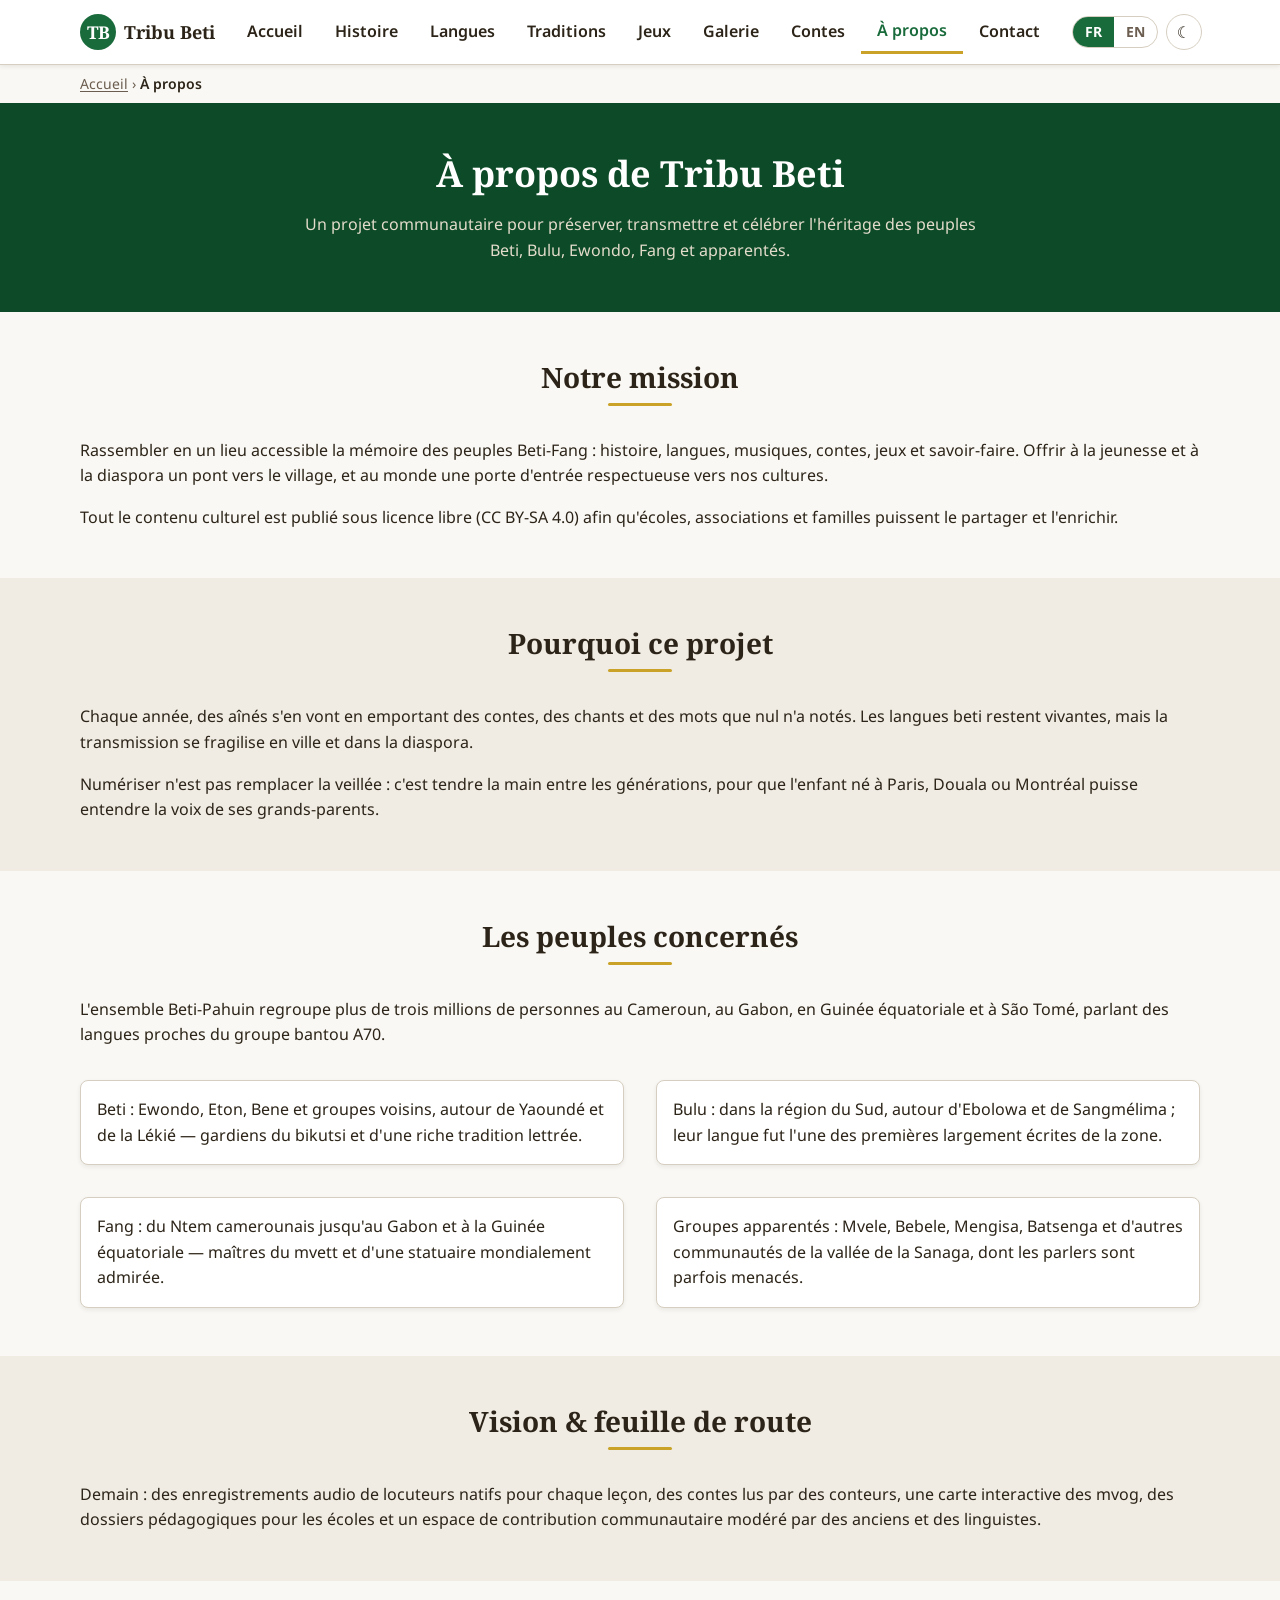
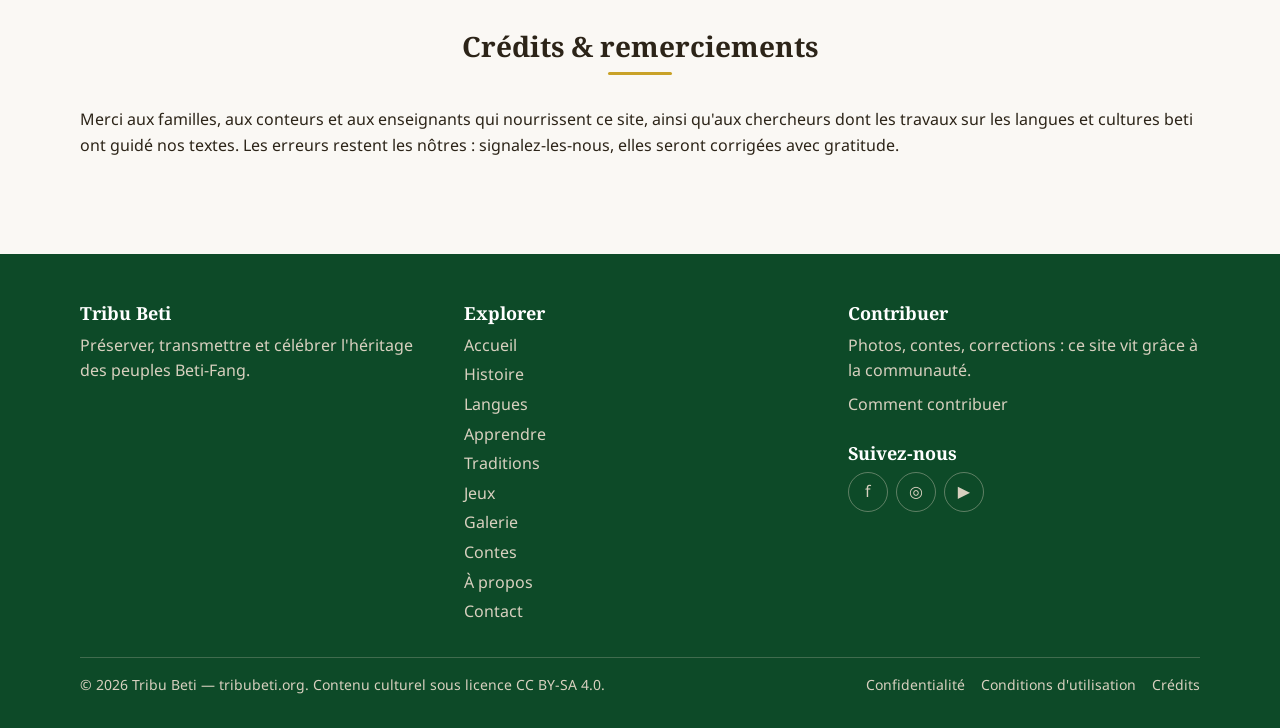
==== pages/about.html @ 9a28dea7 "first real commit" ====
<!DOCTYPE html>
<html lang="fr" data-theme="light">
<head>
  <meta charset="UTF-8">
  <meta name="viewport" content="width=device-width, initial-scale=1.0">
  <title>À propos | Tribu Beti — Héritage &amp; Culture</title>
  <meta name="description" content="La mission de tribubeti.org : préserver et transmettre l'héritage des peuples Beti, Bulu, Ewondo et Fang du Sud-Cameroun.">
  <link rel="canonical" href="https://tribubeti.org/pages/about.html">

  <meta property="og:type" content="website">
  <meta property="og:title" content="À propos | Tribu Beti">
  <meta property="og:description" content="Un projet communautaire pour préserver l'héritage des peuples Beti-Fang.">
  <meta property="og:url" content="https://tribubeti.org/pages/about.html">
  <meta property="og:image" content="https://picsum.photos/seed/forest-cameroon/1200/630">

  <script type="application/ld+json">
  {
    "@context": "https://schema.org",
    "@type": "AboutPage",
    "name": "À propos de Tribu Beti",
    "url": "https://tribubeti.org/pages/about.html",
    "inLanguage": ["fr", "en"]
  }
  </script>

  <link rel="preconnect" href="https://fonts.googleapis.com">
  <link rel="preconnect" href="https://fonts.gstatic.com" crossorigin>
  <link href="https://fonts.googleapis.com/css2?family=Noto+Sans:wght@400;600;700&family=Noto+Serif:wght@400;700&display=swap" rel="stylesheet">

  <link rel="stylesheet" href="/assets/css/reset.css">
  <link rel="stylesheet" href="/assets/css/variables.css">
  <link rel="stylesheet" href="/assets/css/base.css">
  <link rel="stylesheet" href="/assets/css/components.css">
  <link rel="stylesheet" href="/assets/css/layout.css">
  <link rel="stylesheet" href="/assets/css/responsive.css">
  <link rel="icon" href="/assets/favicon/favicon.svg" type="image/svg+xml">
</head>
<body>
  <a class="skip-link" href="#main" data-i18n="a11y.skipToContent">Aller au contenu principal</a>
  <header class="site-header" id="header"></header>

  <div class="container">
    <nav class="breadcrumb" aria-label="Fil d'Ariane" data-i18n-aria-label="a11y.breadcrumb">
      <ol>
        <li><a href="/index.html" data-i18n="nav.home">Accueil</a></li>
        <li><span aria-current="page" data-i18n="nav.about">À propos</span></li>
      </ol>
    </nav>
  </div>

  <main id="main">
    <section class="page-hero">
      <div class="container">
        <h1 class="page-hero__title" data-i18n="about.title">À propos de Tribu Beti</h1>
        <p class="page-hero__intro" data-i18n="about.intro"></p>
      </div>
    </section>

    <section class="section" aria-labelledby="mission-title">
      <div class="container">
        <h2 class="section-title" id="mission-title" data-i18n="about.missionTitle">Notre mission</h2>
        <p data-i18n="about.missionP1"></p>
        <p data-i18n="about.missionP2"></p>
      </div>
    </section>

    <section class="section section--alt" aria-labelledby="why-title">
      <div class="container">
        <h2 class="section-title" id="why-title" data-i18n="about.whyTitle">Pourquoi ce projet</h2>
        <p data-i18n="about.whyP1"></p>
        <p data-i18n="about.whyP2"></p>
      </div>
    </section>

    <section class="section" aria-labelledby="peoples-title">
      <div class="container">
        <h2 class="section-title" id="peoples-title" data-i18n="about.peoplesTitle">Les peuples concernés</h2>
        <p data-i18n="about.peoplesIntro"></p>
        <div class="grid grid--2" style="margin-top:var(--space-lg)">
          <article class="card"><div class="card__body"><p data-i18n="about.peoplesBeti"></p></div></article>
          <article class="card"><div class="card__body"><p data-i18n="about.peoplesBulu"></p></div></article>
          <article class="card"><div class="card__body"><p data-i18n="about.peoplesFang"></p></div></article>
          <article class="card"><div class="card__body"><p data-i18n="about.peoplesOthers"></p></div></article>
        </div>
      </div>
    </section>

    <section class="section section--alt" aria-labelledby="vision-title">
      <div class="container">
        <h2 class="section-title" id="vision-title" data-i18n="about.visionTitle">Vision &amp; feuille de route</h2>
        <p data-i18n="about.visionP1"></p>
      </div>
    </section>

    <section class="section" aria-labelledby="credits-title">
      <div class="container">
        <h2 class="section-title" id="credits-title" data-i18n="about.creditsTitle">Crédits &amp; remerciements</h2>
        <p data-i18n="about.creditsText"></p>
      </div>
    </section>
  </main>

  <footer class="site-footer" id="footer"></footer>
  <script type="module" src="/assets/js/main.js"></script>
</body>
</html>
---- assets/css/variables.css ----
/* ==========================================================================
   variables.css — design tokens (light + dark themes)
   ========================================================================== */

:root {
  /* Colors — light theme */
  --color-primary: #1a6b3c;        /* Forest green — Cameroon's lush landscape */
  --color-primary-dark: #0d4a28;
  --color-secondary: #c9a227;      /* Gold — regalia, ornaments */
  --color-secondary-light: #e8c84a;
  --color-accent: #d4422e;         /* Terracotta red — earth, pottery */
  --color-bg: #faf8f4;             /* Warm off-white */
  --color-bg-alt: #f0ece4;         /* Slightly darker sections */
  --color-text: #2c2418;           /* Deep brown-black */
  --color-text-light: #6b5d4f;
  --color-border: #d6cec0;
  --color-white: #ffffff;
  --color-on-primary: #ffffff;
  --color-surface: #ffffff;

  /* Shadows */
  --shadow-sm: 0 2px 4px rgba(44, 36, 24, 0.08);
  --shadow-md: 0 4px 12px rgba(44, 36, 24, 0.12);
  --shadow-lg: 0 8px 24px rgba(44, 36, 24, 0.16);

  /* Typography */
  --font-heading: "Noto Serif", georgia, serif;
  --font-body: "Noto Sans", system-ui, -apple-system, sans-serif;
  --font-beti: "Noto Sans Mono", ui-monospace, "Courier New", monospace;

  --fs-sm: 0.875rem;
  --fs-base: 1rem;
  --fs-md: 1.125rem;
  --fs-lg: 1.375rem;
  --fs-xl: 1.75rem;
  --fs-2xl: 2.25rem;
  --fs-3xl: 3rem;

  /* Spacing scale (1rem = 16px) */
  --space-xs: 0.25rem;
  --space-sm: 0.5rem;
  --space-md: 1rem;
  --space-lg: 2rem;
  --space-xl: 3rem;

  /* Layout */
  --container-max: 72rem;
  --header-height: 4rem;
  --radius-sm: 0.25rem;
  --radius-md: 0.5rem;
  --radius-lg: 1rem;
  --radius-pill: 999px;

  /* Motion */
  --transition-fast: 150ms ease;
  --transition-base: 250ms ease;
}

/* Dark theme — warm browns and deep greens, not pure black */
[data-theme="dark"] {
  --color-primary: #3fa168;
  --color-primary-dark: #2c7a4d;
  --color-secondary: #d9b53f;
  --color-secondary-light: #e8c84a;
  --color-accent: #e0604e;
  --color-bg: #1c1712;
  --color-bg-alt: #262019;
  --color-text: #efe8dc;
  --color-text-light: #b5a894;
  --color-border: #443a2e;
  --color-white: #efe8dc;
  --color-on-primary: #10130f;
  --color-surface: #2b241c;

  --shadow-sm: 0 2px 4px rgba(0, 0, 0, 0.4);
  --shadow-md: 0 4px 12px rgba(0, 0, 0, 0.5);
  --shadow-lg: 0 8px 24px rgba(0, 0, 0, 0.6);
}
---- assets/css/base.css ----
/* ==========================================================================
   base.css — global element styles, typography, a11y helpers, print
   ========================================================================== */

body {
  font-family: var(--font-body);
  font-size: var(--fs-base);
  color: var(--color-text);
  background-color: var(--color-bg);
  transition: background-color var(--transition-base), color var(--transition-base);
}

h1,
h2,
h3,
h4 {
  font-family: var(--font-heading);
  color: var(--color-text);
}

h1 { font-size: var(--fs-2xl); }
h2 { font-size: var(--fs-xl); }
h3 { font-size: var(--fs-lg); }
h4 { font-size: var(--fs-md); }

p + p {
  margin-top: var(--space-md);
}

a {
  color: var(--color-primary);
  text-decoration-thickness: 1px;
  text-underline-offset: 0.15em;
}

a:hover {
  color: var(--color-primary-dark);
}

/* Beti-language text — monospace to signal phonetic notation */
.beti-text,
[lang="ewo"],
[lang="bum"],
[lang="fan"],
[lang="eto"] {
  font-family: var(--font-beti);
  font-style: normal;
}

/* Visible focus for keyboard users */
a:focus-visible,
button:focus-visible,
input:focus-visible,
textarea:focus-visible,
select:focus-visible,
[tabindex]:focus-visible {
  outline: 3px solid var(--color-secondary);
  outline-offset: 2px;
  border-radius: var(--radius-sm);
}

/* Skip-to-content link */
.skip-link {
  position: absolute;
  top: -100%;
  left: var(--space-md);
  z-index: 1000;
  padding: var(--space-sm) var(--space-md);
  background: var(--color-primary);
  color: var(--color-on-primary);
  border-radius: 0 0 var(--radius-md) var(--radius-md);
  text-decoration: none;
}

.skip-link:focus {
  top: 0;
  color: var(--color-on-primary);
}

/* Screen-reader-only text */
.visually-hidden {
  position: absolute;
  width: 1px;
  height: 1px;
  padding: 0;
  margin: -1px;
  overflow: hidden;
  clip: rect(0, 0, 0, 0);
  white-space: nowrap;
  border: 0;
}

/* Generic helpers */
.text-center { text-align: center; }
.text-light { color: var(--color-text-light); }

.section-title {
  margin-bottom: var(--space-lg);
  text-align: center;
}

.section-title::after {
  content: "";
  display: block;
  width: 4rem;
  height: 3px;
  margin: var(--space-sm) auto 0;
  background: var(--color-secondary);
  border-radius: var(--radius-pill);
}

/* ==========================================================================
   Print stylesheet — history, stories, learn-language content pages
   ========================================================================== */
@media print {
  .site-header,
  .site-footer,
  .breadcrumb,
  .btn,
  .lang-switcher,
  .theme-toggle,
  .audio-player,
  .lightbox,
  .nav-drawer,
  .quiz,
  .newsletter,
  .story__share {
    display: none !important;
  }

  body {
    background: #fff;
    color: #000;
    font-size: 11pt;
  }

  a {
    color: #000;
    text-decoration: none;
  }

  a[href^="http"]::after {
    content: " (" attr(href) ")";
    font-size: 0.85em;
  }

  h1,
  h2,
  h3 {
    page-break-after: avoid;
  }

  article,
  .timeline__item,
  .lesson-card {
    page-break-inside: avoid;
  }
}
---- assets/css/components.css ----
/* ==========================================================================
   components.css — buttons, cards, tags, tabs, accordion, breadcrumb,
   switchers, forms, timeline, lightbox, audio player, quiz (BEM naming)
   ========================================================================== */

/* --------------------------------------------------------------------------
   Buttons
   -------------------------------------------------------------------------- */
.btn {
  display: inline-block;
  padding: 0.6rem 1.4rem;
  font-family: var(--font-body);
  font-weight: 600;
  font-size: var(--fs-base);
  text-decoration: none;
  text-align: center;
  border-radius: var(--radius-pill);
  border: 2px solid transparent;
  transition: background-color var(--transition-fast), color var(--transition-fast),
    border-color var(--transition-fast), transform var(--transition-fast);
}

.btn:hover {
  transform: translateY(-1px);
}

.btn--primary {
  background: var(--color-primary);
  color: var(--color-on-primary);
}

.btn--primary:hover {
  background: var(--color-primary-dark);
  color: var(--color-on-primary);
}

.btn--secondary {
  background: var(--color-secondary);
  color: #2c2418;
}

.btn--secondary:hover {
  background: var(--color-secondary-light);
  color: #2c2418;
}

.btn--ghost {
  background: transparent;
  color: var(--color-primary);
  border-color: var(--color-primary);
}

.btn--ghost:hover {
  background: var(--color-primary);
  color: var(--color-on-primary);
}

.btn--sm {
  padding: 0.35rem 0.9rem;
  font-size: var(--fs-sm);
}

/* --------------------------------------------------------------------------
   Cards
   -------------------------------------------------------------------------- */
.card {
  display: flex;
  flex-direction: column;
  background: var(--color-surface);
  border: 1px solid var(--color-border);
  border-radius: var(--radius-md);
  box-shadow: var(--shadow-sm);
  overflow: hidden;
  transition: box-shadow var(--transition-base), transform var(--transition-base);
}

.card:hover {
  box-shadow: var(--shadow-md);
  transform: translateY(-3px);
}

.card--image img {
  width: 100%;
  aspect-ratio: 16 / 10;
  object-fit: cover;
}

.card--feature {
  border-left: 4px solid var(--color-secondary);
}

.card__body {
  display: flex;
  flex-direction: column;
  gap: var(--space-sm);
  flex: 1;
  padding: var(--space-md);
}

.card__title {
  font-size: var(--fs-lg);
}

.card__title a {
  text-decoration: none;
  color: var(--color-text);
}

.card__title a:hover {
  color: var(--color-primary);
}

.card__text {
  color: var(--color-text-light);
  flex: 1;
}

.card__meta {
  display: flex;
  flex-wrap: wrap;
  gap: var(--space-sm);
  align-items: center;
  font-size: var(--fs-sm);
  color: var(--color-text-light);
}

.card__footer {
  margin-top: auto;
  padding-top: var(--space-sm);
}

/* --------------------------------------------------------------------------
   Tags / badges
   -------------------------------------------------------------------------- */
.tag {
  display: inline-block;
  padding: 0.15rem 0.7rem;
  font-size: var(--fs-sm);
  border-radius: var(--radius-pill);
  background: var(--color-bg-alt);
  color: var(--color-text-light);
  border: 1px solid var(--color-border);
}

.tag--category {
  background: var(--color-primary);
  color: var(--color-on-primary);
  border-color: var(--color-primary);
}

.tag--gold {
  background: var(--color-secondary);
  color: #2c2418;
  border-color: var(--color-secondary);
}

/* --------------------------------------------------------------------------
   Tabs (accessible: role=tablist/tab/tabpanel)
   -------------------------------------------------------------------------- */
.tabs__list {
  display: flex;
  flex-wrap: wrap;
  gap: var(--space-xs);
  border-bottom: 2px solid var(--color-border);
  margin-bottom: var(--space-lg);
}

.tabs__tab {
  padding: var(--space-sm) var(--space-md);
  font-weight: 600;
  color: var(--color-text-light);
  border-bottom: 3px solid transparent;
  margin-bottom: -2px;
  border-radius: var(--radius-sm) var(--radius-sm) 0 0;
}

.tabs__tab:hover {
  color: var(--color-primary);
  background: var(--color-bg-alt);
}

.tabs__tab[aria-selected="true"] {
  color: var(--color-primary);
  border-bottom-color: var(--color-secondary);
}

.tabs__panel[hidden] {
  display: none;
}

/* --------------------------------------------------------------------------
   Accordion (accessible expand/collapse)
   -------------------------------------------------------------------------- */
.accordion__item {
  border: 1px solid var(--color-border);
  border-radius: var(--radius-md);
  margin-bottom: var(--space-sm);
  background: var(--color-surface);
  overflow: hidden;
}

.accordion__trigger {
  display: flex;
  justify-content: space-between;
  align-items: center;
  width: 100%;
  padding: var(--space-md);
  font-weight: 600;
  text-align: left;
  color: var(--color-text);
}

.accordion__trigger:hover {
  background: var(--color-bg-alt);
}

.accordion__icon {
  flex-shrink: 0;
  margin-left: var(--space-sm);
  transition: transform var(--transition-fast);
}

.accordion__trigger[aria-expanded="true"] .accordion__icon {
  transform: rotate(180deg);
}

.accordion__panel {
  padding: 0 var(--space-md) var(--space-md);
  color: var(--color-text-light);
}

.accordion__panel[hidden] {
  display: none;
}

/* --------------------------------------------------------------------------
   Breadcrumb
   -------------------------------------------------------------------------- */
.breadcrumb {
  padding: var(--space-sm) 0;
  font-size: var(--fs-sm);
}

.breadcrumb ol {
  display: flex;
  flex-wrap: wrap;
  gap: var(--space-xs);
  list-style: none;
}

.breadcrumb li + li::before {
  content: "›";
  margin-right: var(--space-xs);
  color: var(--color-text-light);
}

.breadcrumb a {
  color: var(--color-text-light);
}

.breadcrumb [aria-current="page"] {
  color: var(--color-text);
  font-weight: 600;
}

/* --------------------------------------------------------------------------
   Language switcher (pill) & theme toggle
   -------------------------------------------------------------------------- */
.lang-switcher {
  display: inline-flex;
  border: 1px solid var(--color-border);
  border-radius: var(--radius-pill);
  overflow: hidden;
  background: var(--color-surface);
}

.lang-switcher__btn {
  padding: 0.25rem 0.75rem;
  font-size: var(--fs-sm);
  font-weight: 700;
  color: var(--color-text-light);
}

.lang-switcher__btn[aria-pressed="true"] {
  background: var(--color-primary);
  color: var(--color-on-primary);
}

.theme-toggle {
  display: inline-flex;
  align-items: center;
  justify-content: center;
  width: 2.25rem;
  height: 2.25rem;
  border-radius: 50%;
  border: 1px solid var(--color-border);
  background: var(--color-surface);
  font-size: 1rem;
  line-height: 1;
}

.theme-toggle:hover {
  background: var(--color-bg-alt);
}

/* --------------------------------------------------------------------------
   Forms
   -------------------------------------------------------------------------- */
.form__group {
  margin-bottom: var(--space-md);
}

.form__label {
  display: block;
  margin-bottom: var(--space-xs);
  font-weight: 600;
}

.form__input,
.form__textarea {
  width: 100%;
  padding: 0.6rem 0.8rem;
  background: var(--color-surface);
  border: 1px solid var(--color-border);
  border-radius: var(--radius-sm);
}

.form__input:focus,
.form__textarea:focus {
  border-color: var(--color-primary);
}

.form__error {
  display: none;
  margin-top: var(--space-xs);
  font-size: var(--fs-sm);
  color: var(--color-accent);
}

.form__group--invalid .form__error {
  display: block;
}

.form__group--invalid .form__input,
.form__group--invalid .form__textarea {
  border-color: var(--color-accent);
}

.form__success {
  padding: var(--space-md);
  background: var(--color-primary);
  color: var(--color-on-primary);
  border-radius: var(--radius-md);
}

/* --------------------------------------------------------------------------
   Timeline (vertical on mobile; horizontal scroll ≥900px in responsive.css)
   -------------------------------------------------------------------------- */
.timeline {
  position: relative;
  padding-left: var(--space-lg);
}

.timeline::before {
  content: "";
  position: absolute;
  top: 0;
  bottom: 0;
  left: 0.6rem;
  width: 3px;
  background: var(--color-secondary);
  border-radius: var(--radius-pill);
}

.timeline__item {
  position: relative;
  margin-bottom: var(--space-lg);
}

.timeline__item::before {
  content: "";
  position: absolute;
  left: calc(-1 * var(--space-lg) + 0.25rem);
  top: 0.4rem;
  width: 1rem;
  height: 1rem;
  background: var(--color-primary);
  border: 3px solid var(--color-bg);
  border-radius: 50%;
}

.timeline__date {
  font-family: var(--font-heading);
  font-weight: 700;
  color: var(--color-primary);
}

.timeline__card {
  margin-top: var(--space-sm);
  padding: var(--space-md);
  background: var(--color-surface);
  border: 1px solid var(--color-border);
  border-radius: var(--radius-md);
  box-shadow: var(--shadow-sm);
}

.timeline__card img {
  width: 100%;
  aspect-ratio: 16 / 9;
  object-fit: cover;
  border-radius: var(--radius-sm);
  margin-bottom: var(--space-sm);
}

/* --------------------------------------------------------------------------
   Gallery + lightbox
   -------------------------------------------------------------------------- */
.gallery__filters {
  display: flex;
  flex-wrap: wrap;
  justify-content: center;
  gap: var(--space-sm);
  margin-bottom: var(--space-lg);
}

.gallery__grid {
  display: grid;
  grid-template-columns: repeat(auto-fill, minmax(15rem, 1fr));
  gap: var(--space-md);
}

.gallery__item {
  border: none;
  padding: 0;
  border-radius: var(--radius-md);
  overflow: hidden;
  box-shadow: var(--shadow-sm);
}

.gallery__item img {
  width: 100%;
  aspect-ratio: 4 / 3;
  object-fit: cover;
  transition: transform var(--transition-base);
}

.gallery__item:hover img {
  transform: scale(1.04);
}

.gallery__item[hidden] {
  display: none;
}

.lightbox {
  position: fixed;
  inset: 0;
  z-index: 2000;
  display: flex;
  flex-direction: column;
  align-items: center;
  justify-content: center;
  padding: var(--space-lg);
  background: rgba(20, 15, 8, 0.92);
}

.lightbox[hidden] {
  display: none;
}

.lightbox__img {
  max-width: 100%;
  max-height: 75vh;
  object-fit: contain;
  border-radius: var(--radius-sm);
}

.lightbox__caption {
  margin-top: var(--space-md);
  color: #f0ece4;
  text-align: center;
}

.lightbox__close,
.lightbox__prev,
.lightbox__next {
  position: absolute;
  display: flex;
  align-items: center;
  justify-content: center;
  width: 2.75rem;
  height: 2.75rem;
  border-radius: 50%;
  background: rgba(250, 248, 244, 0.15);
  color: #fff;
  font-size: 1.5rem;
}

.lightbox__close { top: 1rem; right: 1rem; }
.lightbox__prev { left: 1rem; top: 50%; transform: translateY(-50%); }
.lightbox__next { right: 1rem; top: 50%; transform: translateY(-50%); }

.lightbox__close:hover,
.lightbox__prev:hover,
.lightbox__next:hover {
  background: rgba(250, 248, 244, 0.35);
}

/* --------------------------------------------------------------------------
   Audio player
   -------------------------------------------------------------------------- */
.audio-player {
  display: flex;
  flex-direction: column;
  gap: var(--space-sm);
  padding: var(--space-md);
  background: var(--color-surface);
  border: 1px solid var(--color-border);
  border-radius: var(--radius-md);
  box-shadow: var(--shadow-sm);
}

.audio-player__controls {
  display: flex;
  align-items: center;
  gap: var(--space-sm);
}

.audio-player__play {
  display: flex;
  align-items: center;
  justify-content: center;
  width: 2.75rem;
  height: 2.75rem;
  flex-shrink: 0;
  border-radius: 50%;
  background: var(--color-primary);
  color: var(--color-on-primary);
  font-size: 1rem;
}

.audio-player__play:hover {
  background: var(--color-primary-dark);
}

.audio-player__seek,
.audio-player__volume {
  accent-color: var(--color-primary);
}

.audio-player__seek {
  flex: 1;
}

.audio-player__volume {
  width: 5rem;
}

.audio-player__time {
  font-size: var(--fs-sm);
  color: var(--color-text-light);
  font-variant-numeric: tabular-nums;
}

.audio-player__title {
  font-weight: 600;
}

.audio-player__fallback {
  font-size: var(--fs-sm);
  font-style: italic;
  color: var(--color-text-light);
}

.audio-player--unavailable .audio-player__controls {
  display: none;
}

.track-list {
  list-style: none;
}

.track-list__item {
  display: flex;
  justify-content: space-between;
  gap: var(--space-sm);
  padding: var(--space-sm) 0;
  border-bottom: 1px solid var(--color-border);
}

/* --------------------------------------------------------------------------
   Lessons & quiz
   -------------------------------------------------------------------------- */
.lesson-card {
  display: grid;
  gap: var(--space-xs);
  padding: var(--space-md);
  background: var(--color-surface);
  border: 1px solid var(--color-border);
  border-left: 4px solid var(--color-primary);
  border-radius: var(--radius-md);
}

.lesson-card__beti {
  font-family: var(--font-beti);
  font-size: var(--fs-md);
  font-weight: 700;
  color: var(--color-primary);
}

.lesson-card__phonetic {
  font-family: var(--font-beti);
  font-size: var(--fs-sm);
  color: var(--color-text-light);
}

.lesson-card__row {
  display: flex;
  justify-content: space-between;
  align-items: center;
  gap: var(--space-sm);
}

.progress-bar {
  height: 0.6rem;
  background: var(--color-bg-alt);
  border-radius: var(--radius-pill);
  overflow: hidden;
}

.progress-bar__fill {
  height: 100%;
  width: 0;
  background: var(--color-primary);
  border-radius: var(--radius-pill);
  transition: width var(--transition-base);
}

.quiz__option {
  display: block;
  width: 100%;
  margin-bottom: var(--space-sm);
  padding: var(--space-sm) var(--space-md);
  text-align: left;
  background: var(--color-surface);
  border: 2px solid var(--color-border);
  border-radius: var(--radius-md);
}

.quiz__option:hover {
  border-color: var(--color-primary);
}

.quiz__option--correct {
  border-color: var(--color-primary);
  background: rgba(26, 107, 60, 0.12);
}

.quiz__option--wrong {
  border-color: var(--color-accent);
  background: rgba(212, 66, 46, 0.1);
}

/* --------------------------------------------------------------------------
   Word/phrase of the day widget
   -------------------------------------------------------------------------- */
.word-of-day {
  padding: var(--space-lg);
  text-align: center;
  background: var(--color-primary-dark);
  color: #f5f1e8;
  border-radius: var(--radius-lg);
}

.word-of-day__word {
  font-family: var(--font-beti);
  font-size: var(--fs-2xl);
  color: var(--color-secondary-light);
}

.word-of-day__translation {
  margin-top: var(--space-sm);
  font-size: var(--fs-md);
}

/* --------------------------------------------------------------------------
   Story detail
   -------------------------------------------------------------------------- */
.story__body {
  margin-top: var(--space-md);
}

.story__lang-label {
  font-size: var(--fs-sm);
  text-transform: uppercase;
  letter-spacing: 0.08em;
  color: var(--color-secondary);
  font-weight: 700;
}

.story__context {
  margin-top: var(--space-md);
  padding: var(--space-md);
  background: var(--color-bg-alt);
  border-left: 4px solid var(--color-secondary);
  border-radius: var(--radius-sm);
  font-size: var(--fs-sm);
}

.story__share {
  display: flex;
  gap: var(--space-sm);
  margin-top: var(--space-md);
}

.audio-player {
  border: 1px solid var(--color-border, #e0e0e0);
  border-radius: var(--radius-md, 8px);
  padding: var(--space-md);
  margin-bottom: var(--space-md);
  background: var(--color-bg-surface, #fff);
  transition: box-shadow 0.2s ease;
}

.audio-player:hover {
  box-shadow: 0 2px 8px rgba(0,0,0,0.1);
}

.audio-player__controls {
  display: flex;
  align-items: center;
  gap: var(--space-sm);
}

.audio-player__play-btn {
  width: 44px;
  height: 44px;
  border: none;
  border-radius: 50%;
  background: var(--color-primary, #6d4aff);
  color: white;
  cursor: pointer;
  display: flex;
  align-items: center;
  justify-content: center;
  transition: background-color 0.2s ease, transform 0.1s ease;
}

.audio-player__play-btn:hover {
  background: var(--color-primary-hover, #5a3ed9);
  transform: scale(1.05);
}

.audio-player__play-btn:active {
  transform: scale(0.95);
}

.audio-player__play-btn svg {
  width: 24px;
  height: 24px;
}

.audio-player__title {
  font-weight: 600;
  font-size: var(--fs-base, 1rem);
  flex-grow: 1;
}

.audio-player__status {
  font-size: var(--fs-sm, 0.875rem);
  color: var(--color-text-muted, #666);
  min-width: 80px;
  text-align: right;
}
---- assets/css/layout.css ----
/* ==========================================================================
   layout.css — page scaffolding: header, nav, hero, sections, grids, footer
   (mobile-first; desktop overrides live in responsive.css)
   ========================================================================== */

.container {
  width: 100%;
  max-width: var(--container-max);
  margin-inline: auto;
  padding-inline: var(--space-md);
}

.section {
  padding-block: var(--space-xl);
}

.section--alt {
  background: var(--color-bg-alt);
}

/* --------------------------------------------------------------------------
   Header & navigation
   -------------------------------------------------------------------------- */
.site-header {
  position: sticky;
  top: 0;
  z-index: 100;
  background: var(--color-surface);
  border-bottom: 1px solid var(--color-border);
  box-shadow: var(--shadow-sm);
}

.site-header__inner {
  display: flex;
  align-items: center;
  justify-content: space-between;
  gap: var(--space-md);
  min-height: var(--header-height);
}

.site-logo {
  display: flex;
  align-items: center;
  gap: var(--space-sm);
  font-family: var(--font-heading);
  font-size: var(--fs-md);
  font-weight: 700;
  text-decoration: none;
  color: var(--color-text);
  white-space: nowrap;
}

.site-logo__mark {
  display: inline-flex;
  align-items: center;
  justify-content: center;
  width: 2.25rem;
  height: 2.25rem;
  border-radius: 50%;
  background: var(--color-primary);
  color: var(--color-on-primary);
  font-family: var(--font-heading);
  font-size: 1.1rem;
}

.site-header__actions {
  display: flex;
  align-items: center;
  gap: var(--space-sm);
}

/* Hamburger */
.nav-toggle {
  display: inline-flex;
  flex-direction: column;
  justify-content: center;
  gap: 5px;
  width: 2.5rem;
  height: 2.5rem;
  padding: 0.5rem;
  border-radius: var(--radius-sm);
}

.nav-toggle__bar {
  display: block;
  height: 2px;
  width: 100%;
  background: var(--color-text);
  border-radius: var(--radius-pill);
  transition: transform var(--transition-fast), opacity var(--transition-fast);
}

.nav-toggle[aria-expanded="true"] .nav-toggle__bar:nth-child(1) {
  transform: translateY(7px) rotate(45deg);
}

.nav-toggle[aria-expanded="true"] .nav-toggle__bar:nth-child(2) {
  opacity: 0;
}

.nav-toggle[aria-expanded="true"] .nav-toggle__bar:nth-child(3) {
  transform: translateY(-7px) rotate(-45deg);
}

/* Mobile: slide-out drawer */
.site-nav {
  position: fixed;
  top: var(--header-height);
  right: 0;
  bottom: 0;
  z-index: 90;
  width: min(20rem, 85vw);
  padding: var(--space-lg) var(--space-md);
  background: var(--color-surface);
  border-left: 1px solid var(--color-border);
  box-shadow: var(--shadow-lg);
  transform: translateX(100%);
  transition: transform var(--transition-base);
  overflow-y: auto;
}

.site-nav--open {
  transform: translateX(0);
}

.site-nav__list {
  display: flex;
  flex-direction: column;
  gap: var(--space-xs);
  list-style: none;
}

.site-nav__link {
  display: block;
  padding: var(--space-sm) var(--space-md);
  font-weight: 600;
  text-decoration: none;
  color: var(--color-text);
  border-radius: var(--radius-sm);
}

.site-nav__link:hover {
  background: var(--color-bg-alt);
  color: var(--color-primary);
}

.site-nav__link[aria-current="page"] {
  color: var(--color-primary);
  background: var(--color-bg-alt);
  border-left: 3px solid var(--color-secondary);
}

/* Sub-menu (mega-menu on desktop; nested list on mobile) */
.site-nav__sub {
  list-style: none;
  padding-left: var(--space-md);
}

.site-nav__sub-link {
  display: block;
  padding: var(--space-xs) var(--space-md);
  font-size: var(--fs-sm);
  color: var(--color-text-light);
  text-decoration: none;
  border-radius: var(--radius-sm);
}

.site-nav__sub-link:hover {
  color: var(--color-primary);
  background: var(--color-bg-alt);
}

/* --------------------------------------------------------------------------
   Hero
   -------------------------------------------------------------------------- */
.hero {
  position: relative;
  display: grid;
  place-items: center;
  min-height: 60vh;
  overflow: hidden;
  text-align: center;
  color: #fff;
}

.hero__img {
  position: absolute;
  inset: 0;
  width: 100%;
  height: 100%;
  object-fit: cover;
}

.hero__overlay {
  position: absolute;
  inset: 0;
  background: linear-gradient(rgba(13, 74, 40, 0.55), rgba(20, 15, 8, 0.65));
}

.hero__content {
  position: relative;
  z-index: 1;
  padding: var(--space-xl) var(--space-md);
  max-width: 45rem;
}

.hero__title {
  font-size: clamp(2rem, 6vw, 3.5rem);
  color: #fff;
  text-shadow: 0 2px 8px rgba(0, 0, 0, 0.4);
}

.hero__subtitle {
  margin-top: var(--space-md);
  font-size: var(--fs-md);
  color: #f0ece4;
}

.hero__actions {
  display: flex;
  flex-wrap: wrap;
  justify-content: center;
  gap: var(--space-sm);
  margin-top: var(--space-lg);
}

/* Page hero (interior pages, smaller) */
.page-hero {
  padding: var(--space-xl) 0;
  background: var(--color-primary-dark);
  color: #f5f1e8;
  text-align: center;
}

.page-hero__title {
  color: #fff;
}

.page-hero__intro {
  max-width: 42rem;
  margin: var(--space-md) auto 0;
  color: #e3dccb;
}

/* --------------------------------------------------------------------------
   Grids
   -------------------------------------------------------------------------- */
.grid {
  display: grid;
  gap: var(--space-lg);
  grid-template-columns: 1fr;
}

/* Column counts applied at breakpoints in responsive.css */

.two-col {
  display: grid;
  gap: var(--space-lg);
  grid-template-columns: 1fr;
  align-items: start;
}

/* --------------------------------------------------------------------------
   Newsletter
   -------------------------------------------------------------------------- */
.newsletter {
  background: var(--color-primary);
  color: var(--color-on-primary);
  border-radius: var(--radius-lg);
  padding: var(--space-lg);
  text-align: center;
}

.newsletter h2 {
  color: var(--color-on-primary);
}

.newsletter__form {
  display: flex;
  flex-wrap: wrap;
  justify-content: center;
  gap: var(--space-sm);
  margin-top: var(--space-md);
}

.newsletter__input {
  flex: 1 1 14rem;
  max-width: 22rem;
  padding: 0.6rem 0.9rem;
  border: none;
  border-radius: var(--radius-pill);
  background: var(--color-bg);
  color: var(--color-text);
}

/* --------------------------------------------------------------------------
   Footer
   -------------------------------------------------------------------------- */
.site-footer {
  margin-top: var(--space-xl);
  background: var(--color-primary-dark);
  color: #d8d0bf;
  padding: var(--space-xl) 0 var(--space-lg);
}

.site-footer a {
  color: #d8d0bf;
  text-decoration: none;
}

.site-footer a:hover {
  color: var(--color-secondary-light);
  text-decoration: underline;
}

.site-footer__grid {
  display: grid;
  gap: var(--space-lg);
  grid-template-columns: 1fr;
}

.site-footer__title {
  color: #fff;
  font-size: var(--fs-md);
  margin-bottom: var(--space-sm);
}

.site-footer__list {
  list-style: none;
  display: flex;
  flex-direction: column;
  gap: var(--space-xs);
}

.site-footer__social {
  display: flex;
  gap: var(--space-sm);
}

.site-footer__social a {
  display: inline-flex;
  align-items: center;
  justify-content: center;
  width: 2.5rem;
  height: 2.5rem;
  border: 1px solid rgba(216, 208, 191, 0.4);
  border-radius: 50%;
}

.site-footer__bottom {
  margin-top: var(--space-lg);
  padding-top: var(--space-md);
  border-top: 1px solid rgba(216, 208, 191, 0.25);
  display: flex;
  flex-wrap: wrap;
  justify-content: space-between;
  gap: var(--space-sm);
  font-size: var(--fs-sm);
}

/* --------------------------------------------------------------------------
   Language map (SVG)
   -------------------------------------------------------------------------- */
.lang-map {
  max-width: 32rem;
  margin-inline: auto;
}

.lang-map__legend {
  display: flex;
  flex-wrap: wrap;
  justify-content: center;
  gap: var(--space-md);
  margin-top: var(--space-md);
  font-size: var(--fs-sm);
  list-style: none;
}

.lang-map__swatch {
  display: inline-block;
  width: 0.9rem;
  height: 0.9rem;
  border-radius: 3px;
  margin-right: 0.35rem;
  vertical-align: -0.1em;
}
---- assets/css/responsive.css ----
/* ==========================================================================
   responsive.css — mobile-first breakpoints: 600px, 900px, 1200px
   ========================================================================== */

/* --------------------------------------------------------------------------
   ≥ 600px — small tablets
   -------------------------------------------------------------------------- */
@media (min-width: 600px) {
  .grid--2,
  .grid--3,
  .grid--4 {
    grid-template-columns: repeat(2, 1fr);
  }

  .hero {
    min-height: 70vh;
  }
}

/* --------------------------------------------------------------------------
   ≥ 900px — desktop: inline nav with mega-menu, horizontal timeline
   -------------------------------------------------------------------------- */
@media (min-width: 900px) {
  .grid--3,
  .grid--4 {
    grid-template-columns: repeat(3, 1fr);
  }

  .two-col {
    grid-template-columns: 1fr 1fr;
  }

  /* Nav becomes inline; hide hamburger */
  .nav-toggle {
    display: none;
  }

  .site-nav {
    position: static;
    width: auto;
    padding: 0;
    background: transparent;
    border: none;
    box-shadow: none;
    transform: none;
    overflow: visible;
  }

  .site-nav__list {
    flex-direction: row;
    align-items: center;
    gap: 0;
  }

  .site-nav__item {
    position: relative;
  }

  .site-nav__link {
    padding: var(--space-sm) 0.7rem;
    white-space: nowrap;
  }

  .site-nav__link[aria-current="page"] {
    border-left: none;
    border-bottom: 3px solid var(--color-secondary);
    border-radius: 0;
    background: transparent;
  }

  /* Mega-menu dropdown */
  .site-nav__sub {
    position: absolute;
    top: 100%;
    left: 0;
    z-index: 100;
    min-width: 14rem;
    padding: var(--space-sm);
    background: var(--color-surface);
    border: 1px solid var(--color-border);
    border-radius: var(--radius-md);
    box-shadow: var(--shadow-lg);
    opacity: 0;
    visibility: hidden;
    transform: translateY(0.5rem);
    transition: opacity var(--transition-fast), transform var(--transition-fast),
      visibility var(--transition-fast);
  }

  .site-nav__item:hover > .site-nav__sub,
  .site-nav__item:focus-within > .site-nav__sub {
    opacity: 1;
    visibility: visible;
    transform: translateY(0);
  }

  .site-nav__sub-link {
    font-size: var(--fs-base);
    padding: var(--space-sm) var(--space-md);
  }

  /* Timeline: horizontal scroll strip */
  .timeline--horizontal {
    display: flex;
    gap: var(--space-lg);
    overflow-x: auto;
    padding: var(--space-lg) var(--space-sm) var(--space-md);
    scroll-snap-type: x mandatory;
  }

  .timeline--horizontal::before {
    top: 0.35rem;
    bottom: auto;
    left: 0;
    right: 0;
    width: auto;
    height: 3px;
  }

  .timeline--horizontal .timeline__item {
    flex: 0 0 20rem;
    margin-bottom: 0;
    scroll-snap-align: start;
  }

  .timeline--horizontal .timeline__item::before {
    left: 0;
    top: -1.35rem;
  }

  .gallery__grid {
    grid-template-columns: repeat(3, 1fr);
  }
}

/* --------------------------------------------------------------------------
   ≥ 1200px — wide desktop
   -------------------------------------------------------------------------- */
@media (min-width: 1200px) {
  .grid--4 {
    grid-template-columns: repeat(4, 1fr);
  }

  .gallery__grid {
    grid-template-columns: repeat(4, 1fr);
  }

  .hero {
    min-height: 78vh;
  }

  .site-nav__link {
    padding-inline: var(--space-md);
  }
}
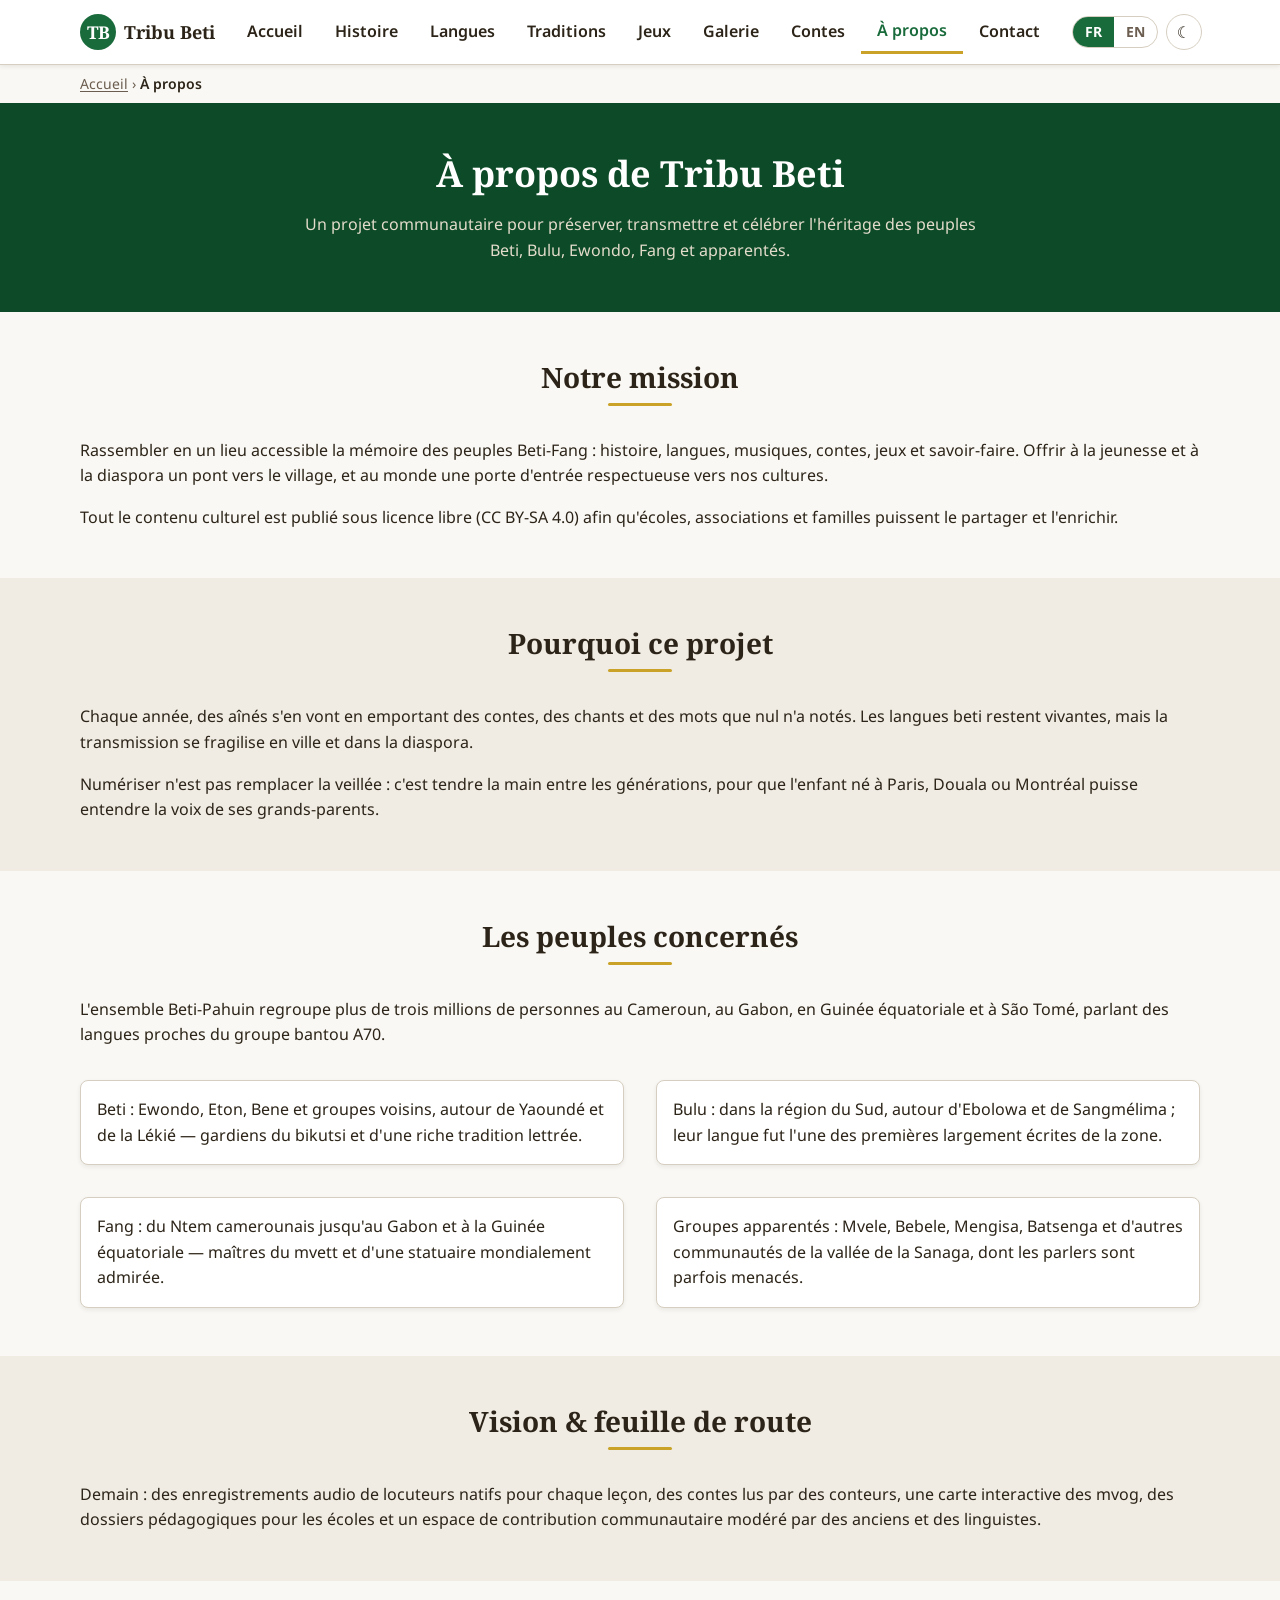
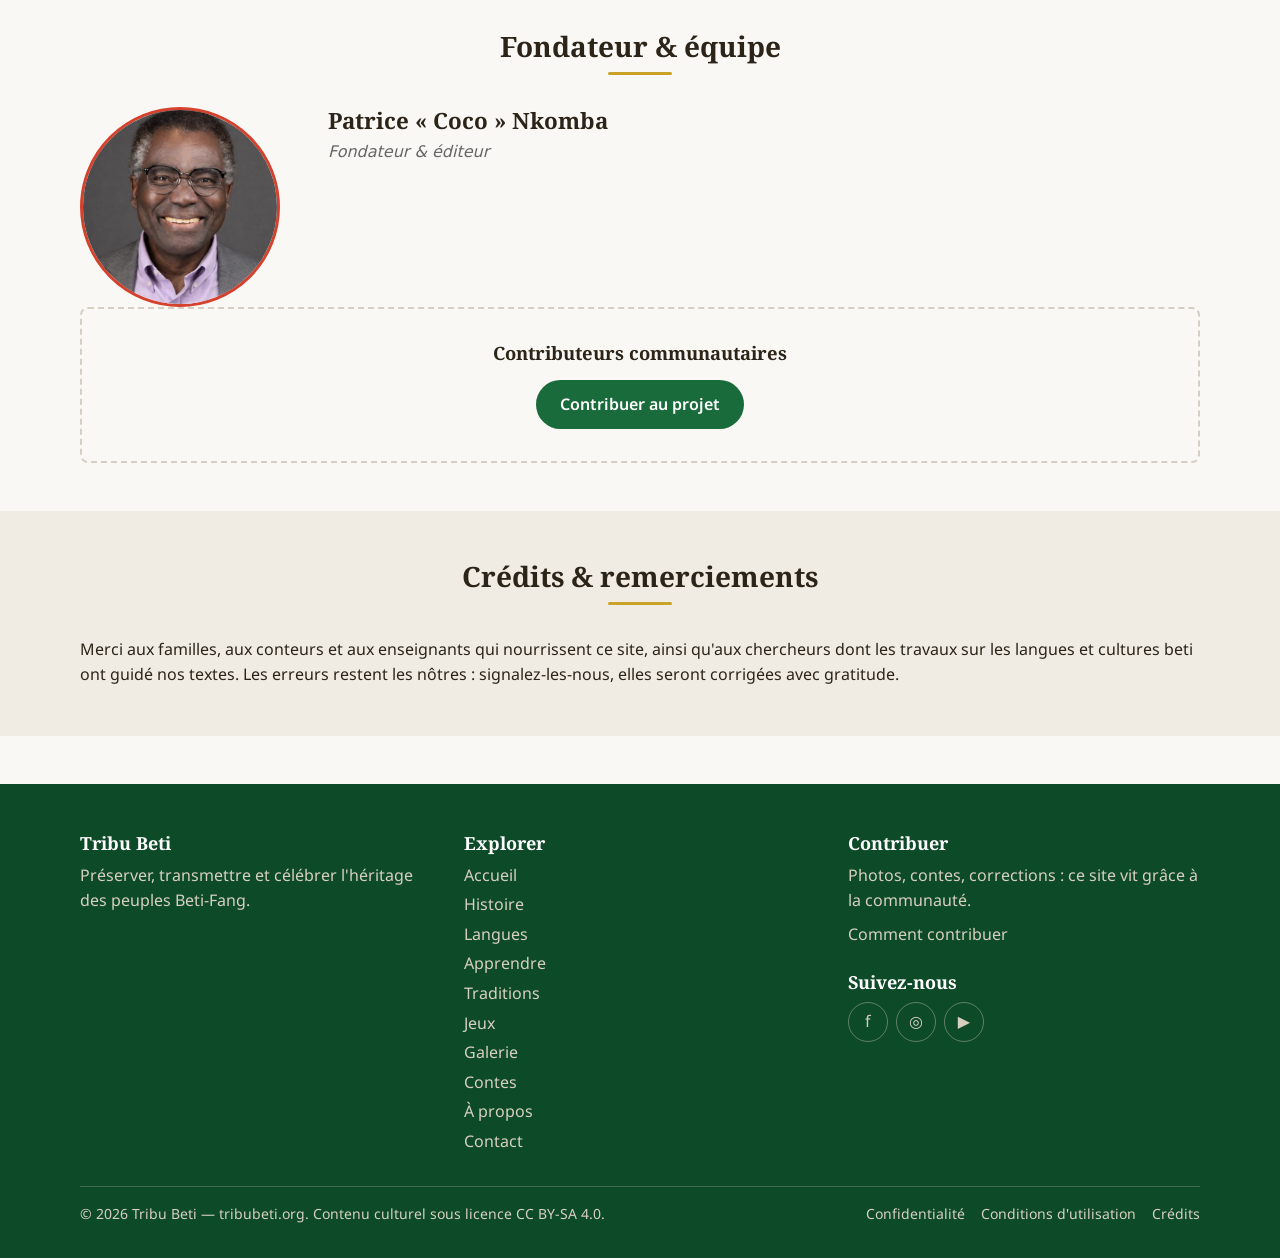
==== commit db69d866: "add author" ====
--- a/pages/about.html
+++ b/pages/about.html
@@ -92,7 +92,40 @@
       </div>
     </section>
 
-    <section class="section" aria-labelledby="credits-title">
+    <!-- NEW SECTION: Founder & Team -->
+    <section class="section" aria-labelledby="founder-title">
+      <div class="container">
+        <h2 class="section-title" id="founder-title" data-i18n="about.founderSectionTitle">Fondateur &amp; équipe</h2>
+
+        <!-- Founder card with photo + bio -->
+        <div class="founder-card" style="display:flex; gap:var(--space-xl); align-items:flex-start; flex-wrap:wrap; margin-top:var(--space-lg);">
+          <div class="founder-card__photo" style="flex:0 0 200px;">
+            <img
+              src="/assets/img/founder-coco.jpg"
+              alt="Patrice « Coco » Nkomba"
+              width="200"
+              height="200"
+              loading="lazy"
+              style="width:200px; height:200px; object-fit:cover; border-radius:50%; border:3px solid var(--color-accent, #6d4aff);"
+            >
+          </div>
+          <div class="founder-card__bio" style="flex:1; min-width:280px;">
+            <h3 class="founder-card__name" data-i18n="about.founderName" style="margin:0 0 .25rem; font-family:var(--font-serif, 'Noto Serif', serif); font-size:1.4rem;">Patrice « Coco » Nkomba</h3>
+            <p class="founder-card__role" data-i18n="about.founderRole" style="margin:0 0 var(--space-md); color:var(--color-text-muted, #666); font-style:italic;">Fondateur &amp; éditeur</p>
+            <p data-i18n="about.founderBio"></p>
+          </div>
+        </div>
+
+        <!-- Contributors placeholder — visible signal that the project is open -->
+        <div class="contributors-placeholder" style="margin-top:var(--space-xxl); padding:var(--space-lg); border:2px dashed var(--color-border, #ddd); border-radius:var(--radius-md, 8px); text-align:center;">
+          <h3 class="contributors-placeholder__title" data-i18n="about.contributorsTitle" style="margin:0 0 .5rem; font-size:1.15rem;">Contributeurs communautaires</h3>
+          <p data-i18n="about.contributorsText" style="margin:0 0 var(--space-md); color:var(--color-text-muted, #666);"></p>
+          <a href="/pages/contribute.html" class="btn btn--primary" data-i18n="about.contributorsCta">Contribuer au projet</a>
+        </div>
+      </div>
+    </section>
+
+    <section class="section section--alt" aria-labelledby="credits-title">
       <div class="container">
         <h2 class="section-title" id="credits-title" data-i18n="about.creditsTitle">Crédits &amp; remerciements</h2>
         <p data-i18n="about.creditsText"></p>
@@ -103,4 +136,4 @@
   <footer class="site-footer" id="footer"></footer>
   <script type="module" src="/assets/js/main.js"></script>
 </body>
-</html>
+</html>
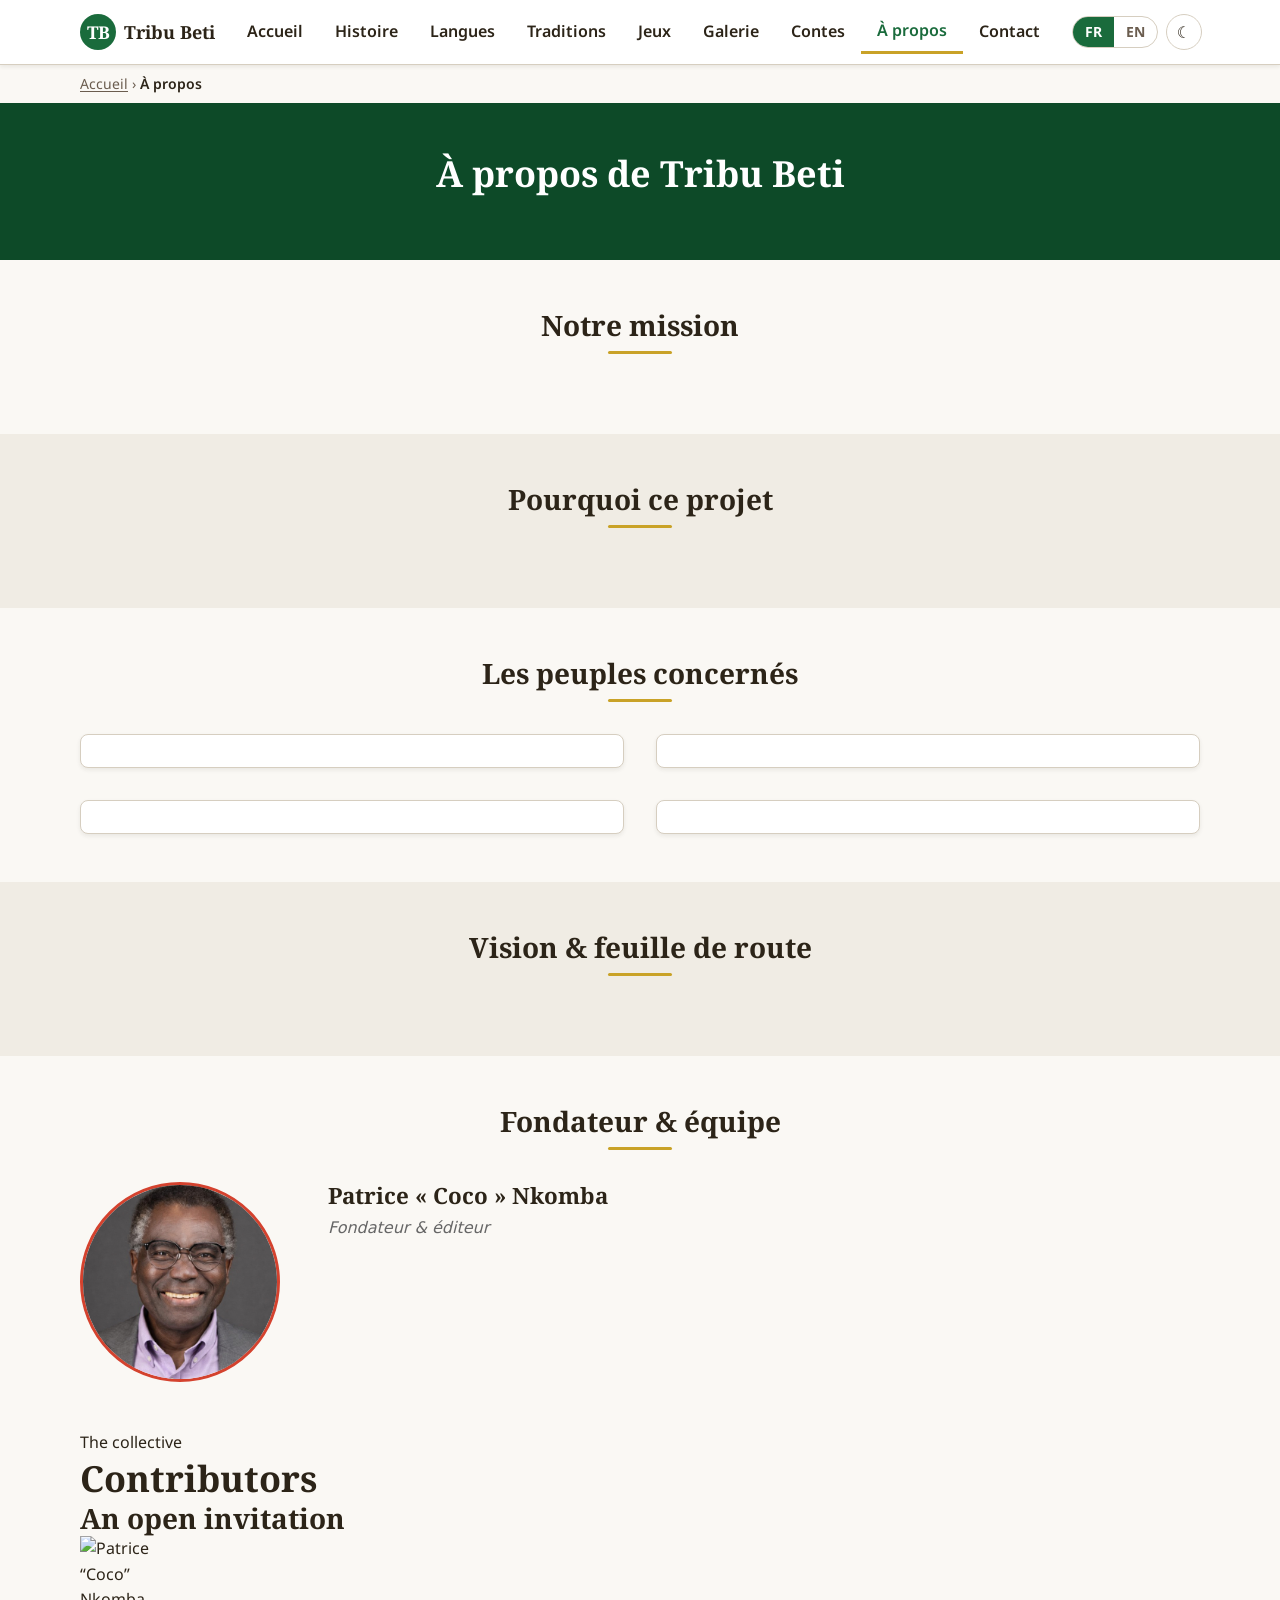
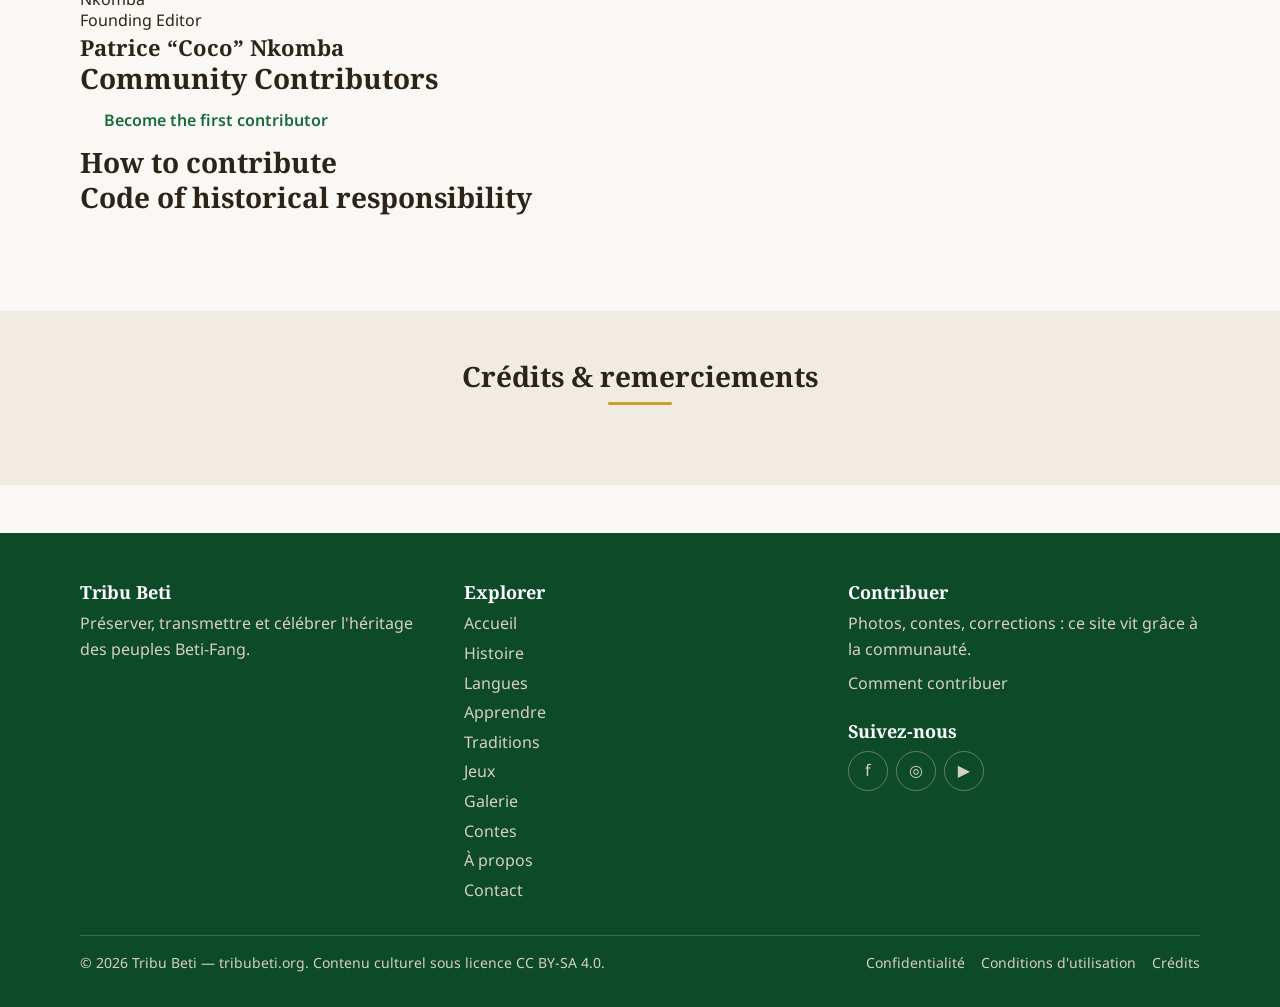
==== commit f237ef25: "Fix bugs" ====
--- a/pages/about.html
+++ b/pages/about.html
@@ -98,30 +98,68 @@
         <h2 class="section-title" id="founder-title" data-i18n="about.founderSectionTitle">Fondateur &amp; équipe</h2>
 
         <!-- Founder card with photo + bio -->
-        <div class="founder-card" style="display:flex; gap:var(--space-xl); align-items:flex-start; flex-wrap:wrap; margin-top:var(--space-lg);">
-          <div class="founder-card__photo" style="flex:0 0 200px;">
+<!-- Replace the entire founder + contributors block with: -->
+<div class="founder-card">
+  <div class="founder-card__photo">
+    <img
+      src="/assets/img/founder-coco.jpg"
+      alt="Patrice « Coco » Nkomba"
+      width="200"
+      height="200"
+      loading="lazy"
+    >
+  </div>
+  <div class="founder-card__bio">
+    <h3 class="founder-card__name" data-i18n="about.founderName">Patrice « Coco » Nkomba</h3>
+    <p class="founder-card__role" data-i18n="about.founderRole">Fondateur &amp; éditeur</p>
+    <p data-i18n="about.founderBio"></p>
+  </div>
+</div>
+
+    <!-- ===================== Contributors ===================== -->
+    <section id="view-contributors" class="view section" aria-labelledby="contrib-title">
+      <div class="wrap">
+        <p class="kicker" data-i18n="contributors.kicker">The collective</p>
+        <h1 id="contrib-title" data-i18n="contributors.title">Contributors</h1>
+        <p class="lead" data-i18n="contributors.lead"></p>
+
+        <div class="prose mt-4">
+          <h2 data-i18n="contributors.inviteTitle">An open invitation</h2>
+          <p data-i18n="contributors.inviteBody"></p>
+        </div>
+
+        <!-- Founding editor (always at top, distinct from community grid) -->
+        <div class="founder-strip">
+          <div class="founder-strip__avatar">
             <img
-              src="/assets/img/founder-coco.jpg"
-              alt="Patrice « Coco » Nkomba"
-              width="200"
-              height="200"
-              loading="lazy"
-              style="width:200px; height:200px; object-fit:cover; border-radius:50%; border:3px solid var(--color-accent, #6d4aff);"
+              src="assets/img/founder-coco.jpg"
+              alt="Patrice “Coco” Nkomba"
+              width="72" height="72" loading="lazy"
             >
           </div>
-          <div class="founder-card__bio" style="flex:1; min-width:280px;">
-            <h3 class="founder-card__name" data-i18n="about.founderName" style="margin:0 0 .25rem; font-family:var(--font-serif, 'Noto Serif', serif); font-size:1.4rem;">Patrice « Coco » Nkomba</h3>
-            <p class="founder-card__role" data-i18n="about.founderRole" style="margin:0 0 var(--space-md); color:var(--color-text-muted, #666); font-style:italic;">Fondateur &amp; éditeur</p>
-            <p data-i18n="about.founderBio"></p>
+          <div class="founder-strip__info">
+            <span class="founder-strip__badge" data-i18n="contributors.founderBadge">Founding Editor</span>
+            <h3 class="founder-strip__name" data-i18n="about.founderName">Patrice “Coco” Nkomba</h3>
+            <p class="founder-strip__desc" data-i18n="contributors.founderDesc"></p>
           </div>
         </div>
 
-        <!-- Contributors placeholder — visible signal that the project is open -->
-        <div class="contributors-placeholder" style="margin-top:var(--space-xxl); padding:var(--space-lg); border:2px dashed var(--color-border, #ddd); border-radius:var(--radius-md, 8px); text-align:center;">
-          <h3 class="contributors-placeholder__title" data-i18n="about.contributorsTitle" style="margin:0 0 .5rem; font-size:1.15rem;">Contributeurs communautaires</h3>
-          <p data-i18n="about.contributorsText" style="margin:0 0 var(--space-md); color:var(--color-text-muted, #666);"></p>
-          <a href="/pages/contribute.html" class="btn btn--primary" data-i18n="about.contributorsCta">Contribuer au projet</a>
+        <!-- Community contributors -->
+        <h2 class="mt-4" data-i18n="contributors.communityTitle">Community Contributors</h2>
+        <div id="contrib-grid" class="contrib-grid"></div>
+
+        <div class="contributors-empty" id="contrib-empty">
+          <p data-i18n="contributors.emptyState"></p>
+          <a class="btn btn-ghost" href="mailto:contributions@camerounhistoire.org" data-i18n="contributors.emptyCta">Become the first contributor</a>
         </div>
+
+        <h2 class="mt-4" data-i18n="contributors.workflowTitle">How to contribute</h2>
+        <ol id="workflow-list" class="workflow"></ol>
+
+        <h2 class="mt-4" data-i18n="contributors.codeTitle">Code of historical responsibility</h2>
+        <ol id="code-list" class="code-list"></ol>
+      </div>
+    </section>
       </div>
     </section>
 
--- a/assets/css/components.css
+++ b/assets/css/components.css
@@ -771,4 +771,224 @@
   color: var(--color-text-muted, #666);
   min-width: 80px;
   text-align: right;
+}
+/* =============================================================
+   FOUNDER CARD & CONTRIBUTORS PLACEHOLDER
+   Used on: about.html
+   ============================================================= */
+
+.founder-card {
+  display: flex;
+  gap: var(--space-xl);
+  align-items: flex-start;
+  flex-wrap: wrap;
+  margin-top: var(--space-lg);
+}
+
+.founder-card__photo {
+  flex: 0 0 200px;
+}
+
+.founder-card__photo img {
+  width: 200px;
+  height: 200px;
+  object-fit: cover;
+  border-radius: 50%;
+  border: 3px solid var(--color-accent, #6d4aff);
+}
+
+.founder-card__bio {
+  flex: 1;
+  min-width: 280px;
+}
+
+.founder-card__name {
+  margin: 0 0 .25rem;
+  font-family: var(--font-serif, 'Noto Serif', serif);
+  font-size: 1.4rem;
+}
+
+.founder-card__role {
+  margin: 0 0 var(--space-md);
+  color: var(--color-text-muted, #666);
+  font-style: italic;
+}
+
+.founder-card__bio p {
+  margin: 0;
+  line-height: 1.7;
+}
+
+/* Responsive: stack photo above bio on narrow screens */
+@media (max-width: 560px) {
+  .founder-card {
+    flex-direction: column;
+    align-items: center;
+    text-align: center;
+  }
+
+  .founder-card__photo {
+    flex: none;
+  }
+
+  .founder-card__bio {
+    text-align: left;
+  }
+}
+
+/* ---- Contributors placeholder ---- */
+
+.contributors-placeholder {
+  margin-top: var(--space-xxl);
+  padding: var(--space-lg);
+  border: 2px dashed var(--color-border, #ddd);
+  border-radius: var(--radius-md, 8px);
+  text-align: center;
+}
+
+.contributors-placeholder__title {
+  margin: 0 0 .5rem;
+  font-size: 1.15rem;
+}
+
+.contributors-placeholder__text {
+  margin: 0 0 var(--space-md);
+  color: var(--color-text-muted, #666);
+}
+
+
+/* =============================================================
+   CONTRIBUTE PAGE COMPONENTS
+   Used on: contribute.html
+   ============================================================= */
+
+/* Contribution method cards */
+
+.contribute-methods {
+  display: grid;
+  grid-template-columns: repeat(auto-fit, minmax(240px, 1fr));
+  gap: var(--space-md);
+  margin-top: var(--space-lg);
+}
+
+.contribute-method {
+  background: var(--color-surface, #fff);
+  border: 1px solid var(--color-border, #ddd);
+  border-radius: var(--radius-md, 8px);
+  padding: var(--space-md);
+  transition: box-shadow .25s ease, transform .25s ease;
+}
+
+.contribute-method:hover {
+  box-shadow: 0 4px 16px rgba(0, 0, 0, .08);
+  transform: translateY(-2px);
+}
+
+.contribute-method__icon {
+  font-size: 1.75rem;
+  margin-bottom: var(--space-sm);
+}
+
+.contribute-method__title {
+  margin: 0 0 .5rem;
+  font-size: 1.1rem;
+  font-weight: 600;
+}
+
+.contribute-method__desc {
+  margin: 0;
+  color: var(--color-text-muted, #666);
+  line-height: 1.6;
+  font-size: .95rem;
+}
+
+/* Steps timeline */
+
+.contribute-steps {
+  list-style: none;
+  counter-reset: step;
+  padding: 0;
+  margin: var(--space-lg) 0 0;
+  display: flex;
+  flex-direction: column;
+  gap: var(--space-md);
+}
+
+.contribute-steps__item {
+  counter-increment: step;
+  position: relative;
+  padding-left: 3.5rem;
+  padding-bottom: var(--space-md);
+  border-left: 2px solid var(--color-border, #ddd);
+  margin-left: 1rem;
+}
+
+.contribute-steps__item:last-child {
+  border-left-color: transparent;
+  padding-bottom: 0;
+}
+
+.contribute-steps__item::before {
+  content: counter(step);
+  position: absolute;
+  left: -1.25rem;
+  top: 0;
+  width: 2.5rem;
+  height: 2.5rem;
+  display: flex;
+  align-items: center;
+  justify-content: center;
+  background: var(--color-accent, #6d4aff);
+  color: #fff;
+  border-radius: 50%;
+  font-weight: 700;
+  font-size: .95rem;
+}
+
+.contribute-steps__title {
+  margin: 0 0 .35rem;
+  font-size: 1.05rem;
+  font-weight: 600;
+}
+
+.contribute-steps__desc {
+  margin: 0;
+  color: var(--color-text-muted, #666);
+  line-height: 1.6;
+}
+
+/* Form embed container */
+
+.contribute-form {
+  margin-top: var(--space-lg);
+  border-radius: var(--radius-md, 8px);
+  overflow: hidden;
+}
+
+.contribute-form iframe {
+  width: 100%;
+  border: 0;
+  min-height: 600px;
+}
+
+/* Contact fallback */
+
+.contribute-contact {
+  text-align: center;
+  padding: var(--space-lg);
+  background: var(--color-surface-alt, #f8f6ff);
+  border-radius: var(--radius-md, 8px);
+  margin-top: var(--space-lg);
+}
+
+.contribute-contact__email {
+  font-size: 1.1rem;
+  font-weight: 600;
+  color: var(--color-accent, #6d4aff);
+  text-decoration: none;
+  word-break: break-word;
+}
+
+.contribute-contact__email:hover {
+  text-decoration: underline;
 }
